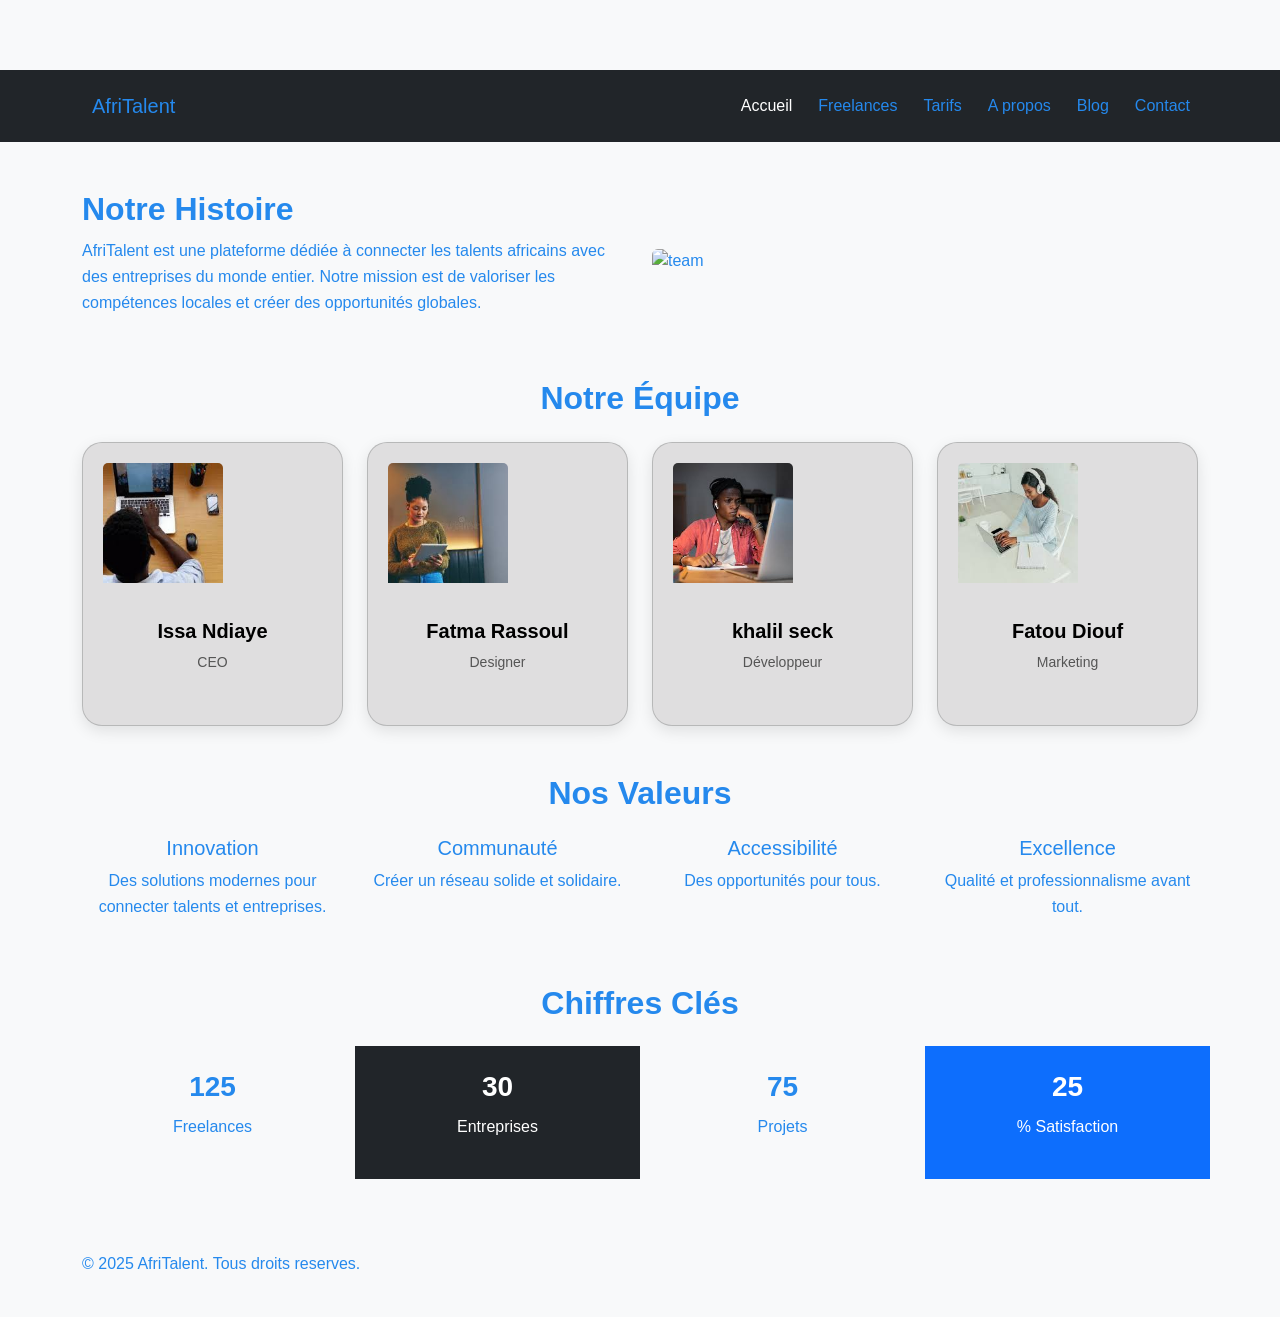
==== about.html @ 04c58060 "css : variables, typographie, layout, général et styles de base" ====
<!DOCTYPE html>
<html lang="fr">
<head>
    <meta charset="UTF-8">
    <meta name="viewport" content="width=device-width, initial-scale=1.0">
    <title>AfriTalent — Accueil</title>
    
    <link
    href="https://cdn.jsdelivr.net/npm/bootstrap@5.3.0/dist/css/bootstrap.min.css"
    rel="stylesheet">

    <link rel="stylesheet" href="css/style.css">
</head>
<body>
<nav class="navbar navbar-expand-lg navbar-dark bg-dark">
<div class="container">
<a class="navbar-brand" href="index.html">AfriTalent</a>
<button class="navbar-toggler" type="button"
data-bs-toggle="collapse"
data-bs-target="#navMenu"
aria-controls="navMenu"
aria-expanded="false"
aria-label="Toggle navigation">
<span class="navbar-toggler-icon"></span>
</button>
<div class="collapse navbar-collapse" id="navMenu">
<ul class="navbar-nav ms-auto">
<li class="nav-item"><a class="nav-link active"
href="index.html">Accueil</a></li>
<li class="nav-item"><a class="nav-link"
href="freelances.html">Freelances</a></li>
<li class="nav-item"><a class="nav-link"
href="tarifs.html">Tarifs</a></li>
<li class="nav-item"><a class="nav-link" href="about.html">A
propos</a></li>
<li class="nav-item"><a class="nav-link"
 href="Blog.html" >Blog</a></li>
<li class="nav-item"><a class="nav-link"
href="contact.html">Contact</a></li>
</ul>
</div>
</div>
</nav>
<main>
<section class="container my-5">
  <div class="row align-items-center">
    <div class="col-md-6">
      <h2>Notre Histoire</h2>
      <p>
        AfriTalent est une plateforme dédiée à connecter les talents africains
        avec des entreprises du monde entier. Notre mission est de valoriser
        les compétences locales et créer des opportunités globales.
      </p>
    </div>
    <div class="col-md-6">
      <img src="https://images.unsplash.com/photo-1521737604893-d14cc237f11d"
           class="img-fluid rounded" alt="team">
    </div>
  </div>
</section>
<section class="container my-5">
  <h2 class="text-center mb-4">Notre Équipe</h2>
  <div class="row">
    <div class="col-md-3">
      <div class="card text-center">
        <img src="images/téléchargement (6).jpg" alt="freelance" class="card-img-top">
        <div class="card-body">
          <h5>Issa Ndiaye</h5>
          <p>CEO</p>
        </div>
      </div>
    </div>
    <div class="col-md-3">
      <div class="card text-center">
        <img src="images/images (9).jpg" alt="freelance" class="card-img-top">
        <div class="card-body">
          <h5>Fatma Rassoul</h5>
          <p>Designer</p>
        </div>
      </div>
    </div>
    <div class="col-md-3">
      <div class="card text-center">
        <img src="images/téléchargement (5).jpg" alt="freelance" class="card-img-top">
        <div class="card-body">
          <h5>khalil seck</h5>
          <p>Développeur</p>
        </div>
      </div>
    </div>
    <div class="col-md-3">
      <div class="card text-center">
        <img src="images/images (10).jpg" alt="Freelance" class="card-img-top">
        <div class="card-body">
          <h5>Fatou Diouf</h5>
          <p>Marketing</p>
        </div>
      </div>
    </div>
  </div>
</section>
<section class="container my-5 text-center">
  <h2 class="mb-4">Nos Valeurs</h2>
  <div class="row">
    <div class="col-md-3">
      <i class="bi bi-lightbulb fs-1"></i>
      <h5>Innovation</h5>
      <p>Des solutions modernes pour connecter talents et entreprises.</p>
    </div>
    <div class="col-md-3">
      <i class="bi bi-people fs-1"></i>
      <h5>Communauté</h5>
      <p>Créer un réseau solide et solidaire.</p>
    </div>
    <div class="col-md-3">
      <i class="bi bi-globe fs-1"></i>
      <h5>Accessibilité</h5>
      <p>Des opportunités pour tous.</p>
    </div>
    <div class="col-md-3">
      <i class="bi bi-star fs-1"></i>
      <h5>Excellence</h5>
      <p>Qualité et professionnalisme avant tout.</p>
    </div>
  </div>
</section>
<section class="container my-5">
  <h2 class="text-center mb-4">Chiffres Clés</h2>
  <div class="row text-center">
    <div class="col-md-3 bg-light p-4">
      <h3 class="counter" data-target="500">0</h3>
      <p>Freelances</p>
    </div>
    <div class="col-md-3 bg-dark text-white p-4">
      <h3 class="counter" data-target="120">0</h3>
      <p>Entreprises</p>
    </div>
    <div class="col-md-3 bg-light p-4">
      <h3 class="counter" data-target="300">0</h3>
      <p>Projets</p>
    </div>
    <div class="col-md-3 bg-primary text-white p-4">
      <h3 class="counter" data-target="98 "></h3>
      <p>% Satisfaction</p>
    </div>
  </div>
</section>
</main>
<footer>
<div class="container py-4">
<p>&copy; 2025 AfriTalent. Tous droits reserves.</p>
</div>
</footer>
<script
src="https://cdn.jsdelivr.net/npm/bootstrap@5.3.0/dist/js/bootstrap.bundle.min.js"
></script>
<script src="js/main.js"></script>
</body>
</html>
---- css/style.css ----
:root {
  --primary: #0d6efd;
  --secondary: #6c757d;
  --dark: #2589ed;
  --light: #f8f9fa;
  --white: #ffffff;
  --spacing: 16px;
}

* {
  margin: 0;
  padding: 0;
  box-sizing: border-box;
}

body {
  font-family: 'Poppins', sans-serif;
  background-color: var(--light);
  color: var(--dark);
}

h1, h2, h3 {
  font-weight: bold;
  margin-bottom: 10px;
}

p {
  line-height: 1.6;
}

.navbar {
  display: flex;
  justify-content: space-between;
  align-items: center;
  padding: var(--spacing);
  background-color: var(--white);
}

.navbar a {
  text-decoration: none;
  color: var(--dark);
  margin-left: 10px;
}

button {
  background-color: var(--primary);
  color: white;
  border: none;
  padding: 10px 15px;
  cursor: pointer;
}


.head {
  .stars {
  color: gold;
  font-size: 20px;
}

.carousel-item {
  padding: 40px;
}

.carousel-item img {
  border: 3px solid #0d6efd;
}
}

.cta {
  background: url('images/cta.jpg') center/cover no-repeat;
  height: 350px;
  position: relative;
}

.cta::before {
  content: "";
  position: absolute;
  inset: 0;
  background: rgba(53, 68, 228, 0.6); /* overlay sombre */
}

.cta .container {
  position: relative;
  z-index: 1;
}

.footer a {
  text-decoration: none;
}

.footer a:hover {
  text-decoration: underline;
}
body {
  padding-top: 80px;
}
.card img {
  width: 120px !important;
  height: 120px;
  object-fit: cover;
  margin-bottom: 10px;
  background-color: aqua;
}
.card {
  border-radius: 15px;
  transition: 0.3s;
  box-shadow: 0 5px 15px rgba(0,0,0,0.1);
}
.card:hover {
  transform: translateY(-10px);
  box-shadow: 0 10px 25px rgba(0,0,0,0.2);
}
.card h5 {
  margin-top: 10px;
  font-weight: bold;
}

.card p {
  font-size: 14px;
  color: #555;
}
.card strong {
  color: #007bff;
}
.stars {
  color: gold;
  font-size: 18px;
}
#filter {
  border-radius: 10px;
  padding: 10px;
}
.freelance-card {
  transition: 0.3s ease;
}

.social-icons i {
  font-size: 20px;
  margin-right: 10px;
  cursor: pointer;
}

.social-icons i:hover {
  color: #0d6efd;
}
.hero {
  height: 100vh;
  padding-bottom: 50px;
  background:
    linear-gradient(rgba(0,0,0,0.6), rgba(0,0,0,0.6)),
    url('https://images.unsplash.com/photo-1521737604893-d14cc237f11d?w=1600') center/cover no-repeat;

  display: flex;
  align-items: center;
  justify-content: center;
  text-align: center;
  color: white;
  padding: 20px;
}
.hero-content {
  max-width: 700px;
}
.hero h1 {
  font-size: 3rem;
  margin-bottom: 20px;
}
.hero p {
  font-size: 1.2rem;
  margin-bottom: 30px;
}
.buttons .btn {
  padding: 12px 25px;
  margin: 5px;
  border-radius: 5px;
  text-decoration: none;
  font-weight: bold;
}

.primary {
  background: #007bff;
  color: white;
}

.secondary {
  border: 2px solid white;
  color: white;
}
@media(max-width:768px){
  .hero h1 {
    font-size: 2rem;
  }
}


.how-it-works {
  margin-top: 50px;
  color: whitesmoke;
   background:
  linear-gradient(rgba(0,0,0,0.7), rgba(0,0,0,0.7)),
  url('https://images.unsplash.com/photo-1600880292203-757bb62b4baf?w=1600') center/cover no-repeat;
  padding: 60px 20px;
  text-align: center;
 
}

.how-it-works h2 {
  padding-bottom: 50px;
  font-size: 2.2rem;
  margin-bottom: 40px;
}

.bento-grid {
  display: flex;
  grid-template-columns: repeat(2, 1fr);
  grid-auto-rows: 50px;
  gap: 10px;
  padding: 40px;
}
.card1 {
  grid-column: span 1;
  grid-row: span 2;
}

.card2 {
  grid-column: span 1;
}

.card3 {
  grid-column: span 1;
}

.card4 {
  grid-column: span 2;
}
.card {
  padding: 20px;
  border-radius: 20px;
  background: rgba(64, 63, 63, 0.139);
  webkit-backdrop-filter : blur(10px);

  color: rgba(235, 236, 237, 0.881);
  transition: 0.3s;
}
.card:hover {
  transform: translateY(-10px) scale(1.03);
  background: rgba(255,255,255,0.25);
}

.categories {
  margin-top: 70px;
  padding: 60px 20px;
  text-align: center;
}

.categories h2 {
  margin-bottom: 40px;
}
.categories-grid {
  display: grid;
  grid-template-columns: repeat(3, 1fr);
  gap: 25px;
}
.category-card {
  background: rgb(78, 78, 82);
  padding: 30px;
  border-radius: 20px;
  transition: 0.3s;
  cursor: pointer;
}
.category-card i {
  font-size: 40px;
  color: #007bff;
  margin-bottom: 15px;
}
.category-card:hover {
  transform: translateY(-10px);
  box-shadow: 0 10px 25px rgba(0,0,0,0.2);
  background: #007bff;
  color: white;
}

.category-card:hover i {
  color: white;
}

    body {
      padding-top: 70px;
    }

    .pricing-card {
      border-radius: 15px;
      transition: 0.3s;
    }

    .pricing-card:hover {
      transform: translateY(-10px);
      box-shadow: 0 10px 25px rgba(0,0,0,0.2);
    }

    .popular {
      border: 3px solid #0d6efd;
      transform: scale(1.05);
    }

   /* TEXTE CARTES TARIFS */
.card {
  color: #333 !important;
}

/* TITRES */
.card h3, 
.card h4, 
.card h5 {
  color: #000 !important;
}

/* TEXTE NORMAL */
.card p {
  color: #555 !important;
}

/* PLAN POPULAIRE */
.card.populaire {
  background: #6c6969;
  border: 2px solid #007bff;
}

/* BADGE POPULAIRE */
.populaire .badge {
  background: linear-gradient(45deg, #007bff, #00c6ff);
  color: rgb(36, 35, 35);
}

button,
select {
  text-decoration: none !important;
}

.btn {
  text-decoration: none !important;
}
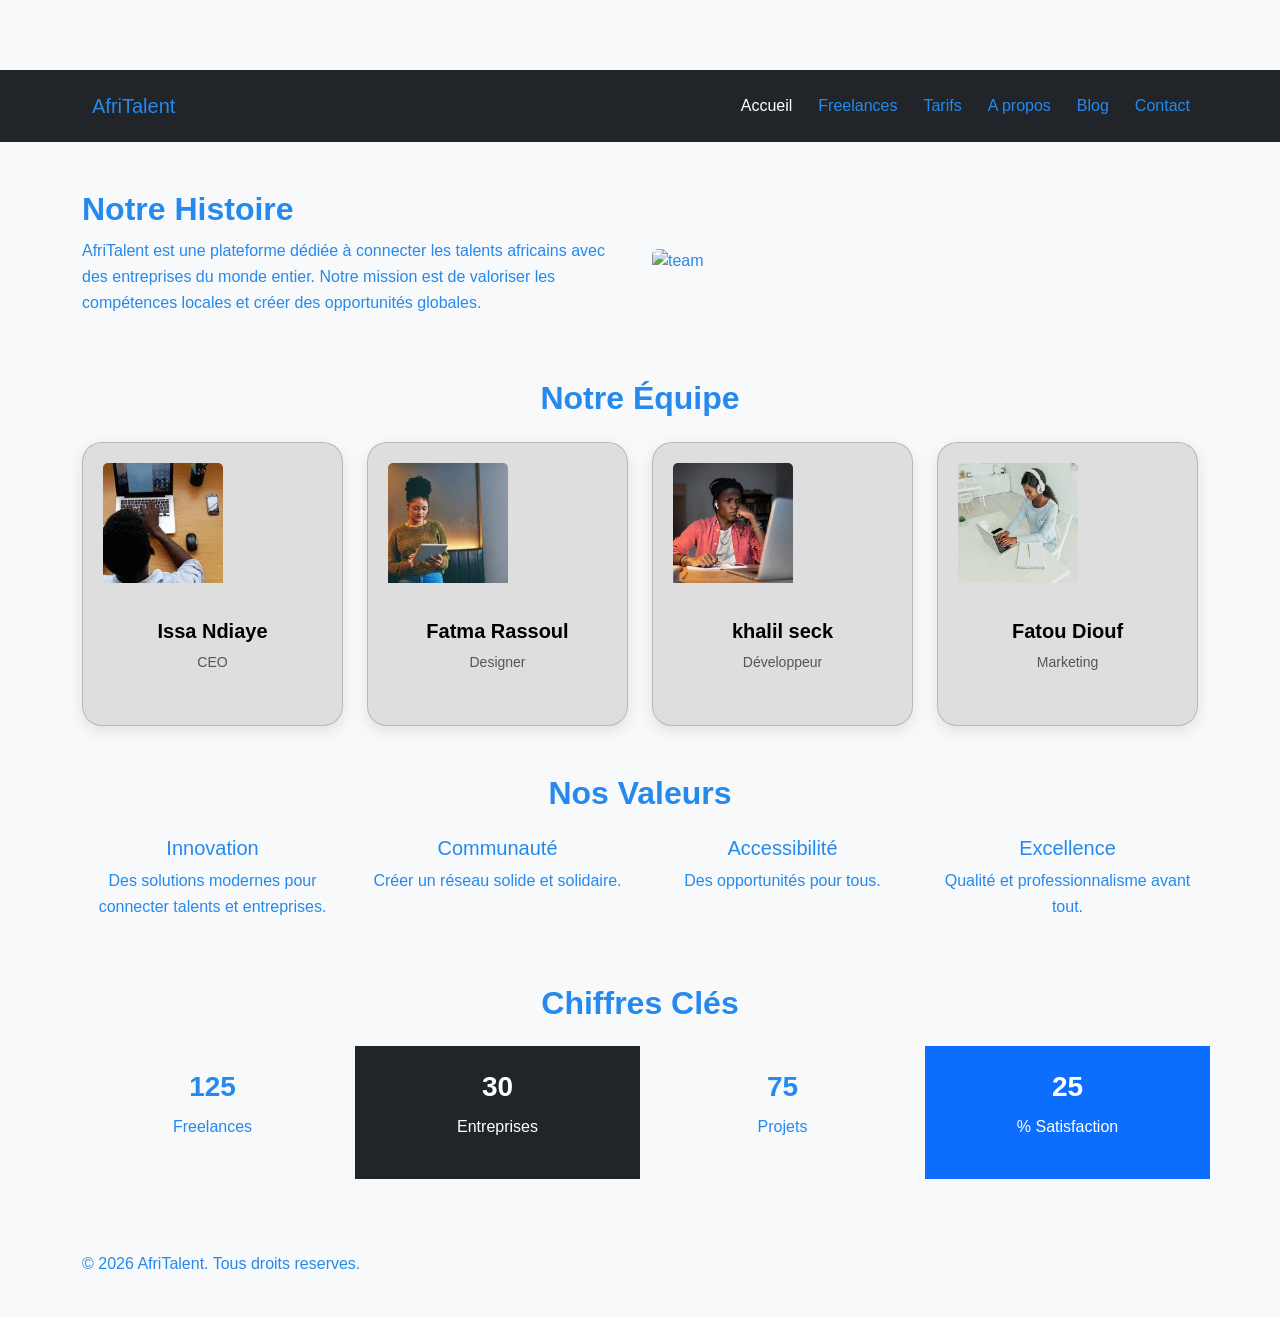
==== commit 55e470d7: "JS : dark mode + localStorage + scroll + navbar dynamique" ====
--- a/about.html
+++ b/about.html
@@ -4,11 +4,9 @@
     <meta charset="UTF-8">
     <meta name="viewport" content="width=device-width, initial-scale=1.0">
     <title>AfriTalent — Accueil</title>
-    
     <link
     href="https://cdn.jsdelivr.net/npm/bootstrap@5.3.0/dist/css/bootstrap.min.css"
     rel="stylesheet">
-
     <link rel="stylesheet" href="css/style.css">
 </head>
 <body>
@@ -148,7 +146,7 @@
 </main>
 <footer>
 <div class="container py-4">
-<p>&copy; 2025 AfriTalent. Tous droits reserves.</p>
+<p>&copy; 2026 AfriTalent. Tous droits reserves.</p>
 </div>
 </footer>
 <script
--- a/css/style.css
+++ b/css/style.css
@@ -144,6 +144,7 @@
   color: #0d6efd;
 }
 .hero {
+  border: 2px solid rgb(67, 25, 221);
   height: 100vh;
   padding-bottom: 50px;
   background:
@@ -338,4 +339,52 @@
 
 .btn {
   text-decoration: none !important;
+}
+
+/*  Mobile (max 576px) */
+@media (max-width: 576px) {
+    .hero {
+        text-align: center;
+        padding: 20px;
+    }
+
+    .card {
+        margin-bottom: 20px;
+    }
+}
+
+/*  Tablette (max 768px) */
+@media (max-width: 768px) {
+    .container {
+        padding: 10px;
+    }
+
+    h1 {
+        font-size: 24px;
+    }
+}
+
+/*  Desktop (min 1200px) */
+@media (min-width: 1200px) {
+    .container {
+        max-width: 1140px;
+        margin: auto;
+    }
+}
+
+.dark-mode {
+  background-color: #121212;
+  color: white;
+}
+
+.dark-mode .card {
+  background-color: #1e1e1e;
+}
+
+/* bouton retour */
+#scrollTopBtn {
+  position: fixed;
+  bottom: 20px;
+  right: 20px;
+  display: none;
 }
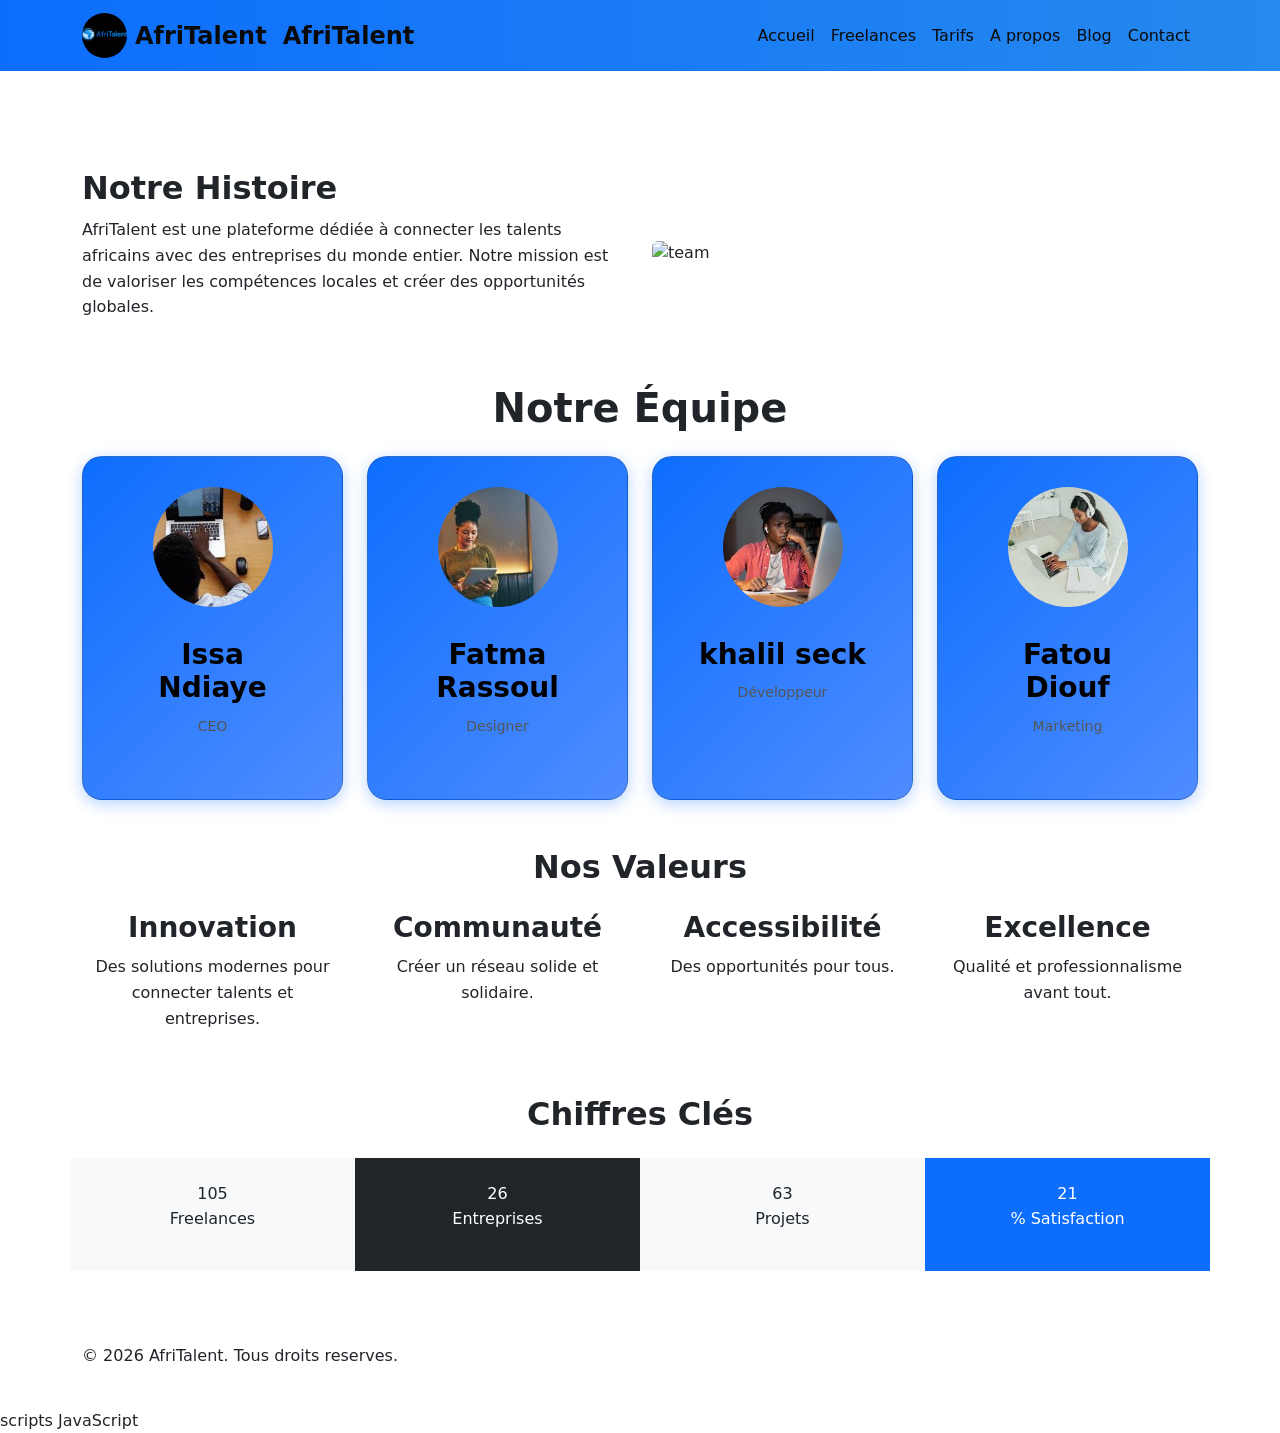
==== commit c425ff2c: "Finqlisqtion : corrections responsive, optimisation du code et commentaires" ====
--- a/about.html
+++ b/about.html
@@ -1,157 +1,160 @@
 <!DOCTYPE html>
 <html lang="fr">
+<!-- metadonnees et liens CSS -->
+
 <head>
-    <meta charset="UTF-8">
-    <meta name="viewport" content="width=device-width, initial-scale=1.0">
-    <title>AfriTalent — Accueil</title>
-    <link
-    href="https://cdn.jsdelivr.net/npm/bootstrap@5.3.0/dist/css/bootstrap.min.css"
-    rel="stylesheet">
-    <link rel="stylesheet" href="css/style.css">
+  <meta charset="UTF-8">
+  <meta name="viewport" content="width=device-width, initial-scale=1.0">
+  <title>AfriTalent — Accueil</title>
+  <link href="https://cdn.jsdelivr.net/npm/bootstrap@5.3.0/dist/css/bootstrap.min.css" rel="stylesheet">
+  <link rel="stylesheet" href="css/style.css">
 </head>
+
 <body>
-<nav class="navbar navbar-expand-lg navbar-dark bg-dark">
-<div class="container">
-<a class="navbar-brand" href="index.html">AfriTalent</a>
-<button class="navbar-toggler" type="button"
-data-bs-toggle="collapse"
-data-bs-target="#navMenu"
-aria-controls="navMenu"
-aria-expanded="false"
-aria-label="Toggle navigation">
-<span class="navbar-toggler-icon"></span>
-</button>
-<div class="collapse navbar-collapse" id="navMenu">
-<ul class="navbar-nav ms-auto">
-<li class="nav-item"><a class="nav-link active"
-href="index.html">Accueil</a></li>
-<li class="nav-item"><a class="nav-link"
-href="freelances.html">Freelances</a></li>
-<li class="nav-item"><a class="nav-link"
-href="tarifs.html">Tarifs</a></li>
-<li class="nav-item"><a class="nav-link" href="about.html">A
-propos</a></li>
-<li class="nav-item"><a class="nav-link"
- href="Blog.html" >Blog</a></li>
-<li class="nav-item"><a class="nav-link"
-href="contact.html">Contact</a></li>
-</ul>
-</div>
-</div>
-</nav>
-<main>
-<section class="container my-5">
-  <div class="row align-items-center">
-    <div class="col-md-6">
-      <h2>Notre Histoire</h2>
-      <p>
-        AfriTalent est une plateforme dédiée à connecter les talents africains
-        avec des entreprises du monde entier. Notre mission est de valoriser
-        les compétences locales et créer des opportunités globales.
-      </p>
+  <!-- barre de navigation -->
+  <nav class="navbar navbar-expand-lg navbar-dark bg-dark">
+    <div class="container">
+      <a class="navbar-brand d-flex align-items-center" href="index.html">
+        <img src="images/WhatsApp Image 2026-06-18 at 19.26.35.jpeg" alt="AfriTalent" width="45" height="45"
+          class="me-2">
+        AfriTalent
+      </a>
+      <a class="navbar-brand" href="index.html">AfriTalent</a>
+      <button class="navbar-toggler" type="button" data-bs-toggle="collapse" data-bs-target="#navMenu"
+        aria-controls="navMenu" aria-expanded="false" aria-label="Toggle navigation">
+        <span class="navbar-toggler-icon"></span>
+      </button>
+      <div class="collapse navbar-collapse" id="navMenu">
+        <ul class="navbar-nav ms-auto">
+          <li class="nav-item"><a class="nav-link active" href="index.html">Accueil</a></li>
+          <li class="nav-item"><a class="nav-link" href="freelances.html">Freelances</a></li>
+          <li class="nav-item"><a class="nav-link" href="tarifs.html">Tarifs</a></li>
+          <li class="nav-item"><a class="nav-link" href="about.html">A
+              propos</a></li>
+          <li class="nav-item"><a class="nav-link" href="Blog.html">Blog</a></li>
+          <li class="nav-item"><a class="nav-link" href="contact.html">Contact</a></li>
+        </ul>
+      </div>
     </div>
-    <div class="col-md-6">
-      <img src="https://images.unsplash.com/photo-1521737604893-d14cc237f11d"
-           class="img-fluid rounded" alt="team">
-    </div>
-  </div>
-</section>
-<section class="container my-5">
-  <h2 class="text-center mb-4">Notre Équipe</h2>
-  <div class="row">
-    <div class="col-md-3">
-      <div class="card text-center">
-        <img src="images/téléchargement (6).jpg" alt="freelance" class="card-img-top">
-        <div class="card-body">
-          <h5>Issa Ndiaye</h5>
-          <p>CEO</p>
+  </nav>
+  <!-- contenu principal -->
+  <main>
+    <!-- section: notre histoire -->
+    <section class="container my-5">
+      <div class="row align-items-center">
+        <div class="col-md-6">
+          <h2>Notre Histoire</h2>
+          <p>
+            AfriTalent est une plateforme dédiée à connecter les talents africains
+            avec des entreprises du monde entier. Notre mission est de valoriser
+            les compétences locales et créer des opportunités globales.
+          </p>
+        </div>
+        <div class="col-md-6">
+          <img src="https://images.unsplash.com/photo-1521737604893-d14cc237f11d" class="img-fluid rounded" alt="team">
         </div>
       </div>
-    </div>
-    <div class="col-md-3">
-      <div class="card text-center">
-        <img src="images/images (9).jpg" alt="freelance" class="card-img-top">
-        <div class="card-body">
-          <h5>Fatma Rassoul</h5>
-          <p>Designer</p>
+    </section>
+    <!-- section: notre equipe -->
+    <section class="container my-5">
+      <h1 class="text-center mb-4">Notre Équipe</h1>
+      <div class="row">
+        <div class="col-md-3">
+          <div class="card text-center">
+            <img src="images/téléchargement-6.jpg" alt="freelance" class="card-img-top">
+            <div class="card-body">
+              <h3>Issa Ndiaye</h3>
+              <p>CEO</p>
+            </div>
+          </div>
+        </div>
+        <div class="col-md-3">
+          <div class="card text-center">
+            <img src="images/images-9.jpg" alt="freelance" class="card-img-top">
+            <div class="card-body">
+              <h3>Fatma Rassoul</h3>
+              <p>Designer</p>
+            </div>
+          </div>
+        </div>
+        <div class="col-md-3">
+          <div class="card text-center">
+            <img src="images/téléchargement-5.jpg" alt="freelance" class="card-img-top">
+            <div class="card-body">
+              <h3>khalil seck</h3>
+              <p>Développeur</p>
+            </div>
+          </div>
+        </div>
+        <div class="col-md-3">
+          <div class="card text-center">
+            <img src="images/images-10.jpg" alt="Freelance" class="card-img-top">
+            <div class="card-body">
+              <h3>Fatou Diouf</h3>
+              <p>Marketing</p>
+            </div>
+          </div>
         </div>
       </div>
-    </div>
-    <div class="col-md-3">
-      <div class="card text-center">
-        <img src="images/téléchargement (5).jpg" alt="freelance" class="card-img-top">
-        <div class="card-body">
-          <h5>khalil seck</h5>
-          <p>Développeur</p>
+    </section>
+    <!-- section: nos valeurs -->
+    <section class="container my-5 text-center">
+      <h2 class="mb-4">Nos Valeurs</h2>
+      <div class="row">
+        <div class="col-md-3">
+          <i class="bi bi-lightbulb fs-1"></i>
+          <h3>Innovation</h3>
+          <p>Des solutions modernes pour connecter talents et entreprises.</p>
+        </div>
+        <div class="col-md-3">
+          <i class="bi bi-people fs-1"></i>
+          <h3>Communauté</h3>
+          <p>Créer un réseau solide et solidaire.</p>
+        </div>
+        <div class="col-md-3">
+          <i class="bi bi-globe fs-1"></i>
+          <h3>Accessibilité</h3>
+          <p>Des opportunités pour tous.</p>
+        </div>
+        <div class="col-md-3">
+          <i class="bi bi-star fs-1"></i>
+          <h3>Excellence</h3>
+          <p>Qualité et professionnalisme avant tout.</p>
         </div>
       </div>
-    </div>
-    <div class="col-md-3">
-      <div class="card text-center">
-        <img src="images/images (10).jpg" alt="Freelance" class="card-img-top">
-        <div class="card-body">
-          <h5>Fatou Diouf</h5>
-          <p>Marketing</p>
+    </section>
+    <!-- section: chiffres cles -->
+    <section class="container my-5">
+      <h2 class="text-center mb-4">Chiffres Clés</h2>
+      <div class="row text-center">
+        <div class="col-md-3 bg-light p-4">
+          <span class="counter" data-target="500">0</span>
+          <p>Freelances</p>
+        </div>
+        <div class="col-md-3 bg-dark text-white p-4">
+          <span class="counter" data-target="120">0</span>
+          <p>Entreprises</p>
+        </div>
+        <div class="col-md-3 bg-light p-4">
+          <span class="counter" data-target="300">0</span>
+          <p>Projets</p>
+        </div>
+        <div class="col-md-3 bg-primary text-white p-4">
+          <span class="counter" data-target="98 "></span>
+          <p>% Satisfaction</p>
         </div>
       </div>
+    </section>
+  </main>
+  <!-- pied de page -->
+  <footer>
+    <div class="container py-4">
+      <p>&copy; 2026 AfriTalent. Tous droits reserves.</p>
     </div>
-  </div>
-</section>
-<section class="container my-5 text-center">
-  <h2 class="mb-4">Nos Valeurs</h2>
-  <div class="row">
-    <div class="col-md-3">
-      <i class="bi bi-lightbulb fs-1"></i>
-      <h5>Innovation</h5>
-      <p>Des solutions modernes pour connecter talents et entreprises.</p>
-    </div>
-    <div class="col-md-3">
-      <i class="bi bi-people fs-1"></i>
-      <h5>Communauté</h5>
-      <p>Créer un réseau solide et solidaire.</p>
-    </div>
-    <div class="col-md-3">
-      <i class="bi bi-globe fs-1"></i>
-      <h5>Accessibilité</h5>
-      <p>Des opportunités pour tous.</p>
-    </div>
-    <div class="col-md-3">
-      <i class="bi bi-star fs-1"></i>
-      <h5>Excellence</h5>
-      <p>Qualité et professionnalisme avant tout.</p>
-    </div>
-  </div>
-</section>
-<section class="container my-5">
-  <h2 class="text-center mb-4">Chiffres Clés</h2>
-  <div class="row text-center">
-    <div class="col-md-3 bg-light p-4">
-      <h3 class="counter" data-target="500">0</h3>
-      <p>Freelances</p>
-    </div>
-    <div class="col-md-3 bg-dark text-white p-4">
-      <h3 class="counter" data-target="120">0</h3>
-      <p>Entreprises</p>
-    </div>
-    <div class="col-md-3 bg-light p-4">
-      <h3 class="counter" data-target="300">0</h3>
-      <p>Projets</p>
-    </div>
-    <div class="col-md-3 bg-primary text-white p-4">
-      <h3 class="counter" data-target="98 "></h3>
-      <p>% Satisfaction</p>
-    </div>
-  </div>
-</section>
-</main>
-<footer>
-<div class="container py-4">
-<p>&copy; 2026 AfriTalent. Tous droits reserves.</p>
-</div>
-</footer>
-<script
-src="https://cdn.jsdelivr.net/npm/bootstrap@5.3.0/dist/js/bootstrap.bundle.min.js"
-></script>
-<script src="js/main.js"></script>
+  </footer>
+  scripts JavaScript
+  <script src="https://cdn.jsdelivr.net/npm/bootstrap@5.3.0/dist/js/bootstrap.bundle.min.js"></script>
+  <script src="js/main.js"></script>
 </body>
+
 </html>
--- a/css/style.css
+++ b/css/style.css
@@ -1,3 +1,4 @@
+/* variables globales */
 :root {
   --primary: #0d6efd;
   --secondary: #6c757d;
@@ -7,19 +8,44 @@
   --spacing: 16px;
 }
 
-* {
+/* reset general */
+html,
+body {
   margin: 0;
   padding: 0;
+}
+
+.navbar {
+  background: linear-gradient(90deg, #0d6efd, #2589ed) !important;
+  background-color: white !important;
+  padding: 0.5rem 1rem !important;
+}
+
+.navbar-brand img {
+  border-radius: 50%;
+  object-fit: cover;
+}
+
+.navbar-brand {
+  font-weight: bold;
+  font-size: 1.5rem;
+}
+
+* {
+
   box-sizing: border-box;
 }
 
 body {
-  font-family: 'Poppins', sans-serif;
-  background-color: var(--light);
-  color: var(--dark);
-}
-
-h1, h2, h3 {
+  margin: 0;
+  padding: 0;
+
+}
+
+/* typographie */
+h1,
+h2,
+h3 {
   font-weight: bold;
   margin-bottom: 10px;
 }
@@ -28,20 +54,8 @@
   line-height: 1.6;
 }
 
-.navbar {
-  display: flex;
-  justify-content: space-between;
-  align-items: center;
-  padding: var(--spacing);
-  background-color: var(--white);
-}
-
-.navbar a {
-  text-decoration: none;
-  color: var(--dark);
-  margin-left: 10px;
-}
-
+
+/* boutons */
 button {
   background-color: var(--primary);
   color: white;
@@ -50,9 +64,7 @@
   cursor: pointer;
 }
 
-
-.head {
-  .stars {
+.stars {
   color: gold;
   font-size: 20px;
 }
@@ -64,7 +76,7 @@
 .carousel-item img {
   border: 3px solid #0d6efd;
 }
-}
+
 
 .cta {
   background: url('images/cta.jpg') center/cover no-repeat;
@@ -76,64 +88,90 @@
   content: "";
   position: absolute;
   inset: 0;
-  background: rgba(53, 68, 228, 0.6); /* overlay sombre */
-}
-
+  background: rgba(53, 68, 228, 0.6);
+  /* overlay sombre */
+}
+
+/* contenu CTA au dessus de loverlay */
 .cta .container {
   position: relative;
   z-index: 1;
 }
 
+/* liens du footer */
 .footer a {
   text-decoration: none;
+
 }
 
 .footer a:hover {
   text-decoration: underline;
 }
+
+/* reset du body */
 body {
-  padding-top: 80px;
-}
+  margin: 0;
+  padding: 0;
+}
+
+/* images des cartes  */
 .card img {
   width: 120px !important;
   height: 120px;
   object-fit: cover;
-  margin-bottom: 10px;
+  display: block;
+  margin: 0 auto 15px;
   background-color: aqua;
 }
+
+/* styles general des cartes */
 .card {
   border-radius: 15px;
   transition: 0.3s;
-  box-shadow: 0 5px 15px rgba(0,0,0,0.1);
-}
+  box-shadow: 0 5px 15px rgba(0, 0, 0, 0.1);
+}
+
+/* annimation au survol */
 .card:hover {
   transform: translateY(-10px);
-  box-shadow: 0 10px 25px rgba(0,0,0,0.2);
-}
+  box-shadow: 0 10px 25px rgba(0, 0, 0, 0.2);
+}
+
+/* titre des cartes */
 .card h5 {
   margin-top: 10px;
   font-weight: bold;
 }
 
+/* texte des cartes */
 .card p {
   font-size: 14px;
   color: #555;
 }
+
+/* texte important dans les cartes */
 .card strong {
   color: #007bff;
 }
+
+/* etoile de notation */
 .stars {
   color: gold;
   font-size: 18px;
 }
+
+/* champ de filtre */
 #filter {
   border-radius: 10px;
   padding: 10px;
 }
+
+/* carte  freelance */
 .freelance-card {
   transition: 0.3s ease;
 }
 
+/* icons reseaux sociaux */
 .social-icons i {
   font-size: 20px;
   margin-right: 10px;
@@ -143,12 +181,15 @@
 .social-icons i:hover {
   color: #0d6efd;
 }
+
+/* section hero (banniere principale) */
 .hero {
-  border: 2px solid rgb(67, 25, 221);
+  margin-top: 0 !important;
+  border: none;
   height: 100vh;
   padding-bottom: 50px;
   background:
-    linear-gradient(rgba(0,0,0,0.6), rgba(0,0,0,0.6)),
+    linear-gradient(rgba(0, 0, 0, 0.6), rgba(0, 0, 0, 0.6)),
     url('https://images.unsplash.com/photo-1521737604893-d14cc237f11d?w=1600') center/cover no-repeat;
 
   display: flex;
@@ -158,17 +199,25 @@
   color: white;
   padding: 20px;
 }
+
+/* conteneur du contenu hero */
 .hero-content {
   max-width: 700px;
 }
+
+/* titre principal */
 .hero h1 {
   font-size: 3rem;
   margin-bottom: 20px;
 }
+
+/* texte descriptif */
 .hero p {
   font-size: 1.2rem;
   margin-bottom: 30px;
 }
+
+/* bouton hero */
 .buttons .btn {
   padding: 12px 25px;
   margin: 5px;
@@ -177,76 +226,75 @@
   font-weight: bold;
 }
 
+/* bouton principal */
 .primary {
   background: #007bff;
   color: white;
 }
 
+/* bouton secondaire */
 .secondary {
   border: 2px solid white;
   color: white;
 }
-@media(max-width:768px){
+
+/* responsive hero */
+@media(max-width:768px) {
   .hero h1 {
     font-size: 2rem;
   }
 }
 
-
+/* section comment ca marche */
 .how-it-works {
   margin-top: 50px;
   color: whitesmoke;
-   background:
-  linear-gradient(rgba(0,0,0,0.7), rgba(0,0,0,0.7)),
-  url('https://images.unsplash.com/photo-1600880292203-757bb62b4baf?w=1600') center/cover no-repeat;
+  background:
+    linear-gradient(rgba(0, 0, 0, 0.7), rgba(0, 0, 0, 0.7)),
+    url('https://images.unsplash.com/photo-1600880292203-757bb62b4baf?w=1600') center/cover no-repeat;
   padding: 60px 20px;
   text-align: center;
- 
-}
-
+
+}
+
+/* titre de la section */
 .how-it-works h2 {
   padding-bottom: 50px;
   font-size: 2.2rem;
   margin-bottom: 40px;
 }
 
+/* bento grid */
 .bento-grid {
-  display: flex;
+  max-width: 1200px;
+  margin: 0 auto;
+  display: grid;
   grid-template-columns: repeat(2, 1fr);
-  grid-auto-rows: 50px;
-  gap: 10px;
+  gap: 20px;
   padding: 40px;
 }
-.card1 {
-  grid-column: span 1;
-  grid-row: span 2;
-}
-
-.card2 {
-  grid-column: span 1;
-}
-
-.card3 {
-  grid-column: span 1;
-}
-
-.card4 {
-  grid-column: span 2;
-}
+
+/* carte de la grille bento */
 .card {
-  padding: 20px;
+  height: 100%;
+  padding: 30px;
   border-radius: 20px;
-  background: rgba(64, 63, 63, 0.139);
-  webkit-backdrop-filter : blur(10px);
-
-  color: rgba(235, 236, 237, 0.881);
+  background: linear-gradient(135deg, #0d6efd, #4f8cff);
+  box-shadow: 0 4px 15px rgba(13, 110, 253, 0.3);
+  -webkit-backdrop-filter: blur(10px);
+  backdrop-filter: blur(10px);
+  color: white;
   transition: 0.3s;
 }
+
+/* annimation au survol */
 .card:hover {
-  transform: translateY(-10px) scale(1.03);
-  background: rgba(255,255,255,0.25);
-}
-
+  transform: translateY(-5px);
+  box-shadow: 0 10px 25px rgba(0, 0, 0, 0.15);
+  background: #0d6efd;
+}
+
+/* section categories */
 .categories {
   margin-top: 70px;
   padding: 60px 20px;
@@ -256,11 +304,15 @@
 .categories h2 {
   margin-bottom: 40px;
 }
+
+/* grille des categories */
 .categories-grid {
   display: grid;
   grid-template-columns: repeat(3, 1fr);
   gap: 25px;
 }
+
+/* carte des categories */
 .category-card {
   background: rgb(78, 78, 82);
   padding: 30px;
@@ -268,14 +320,17 @@
   transition: 0.3s;
   cursor: pointer;
 }
+
 .category-card i {
-  font-size: 40px;
+  font-size: 1.8rem;
   color: #007bff;
-  margin-bottom: 15px;
-}
+  margin-bottom: 10px;
+}
+
+/* effet au survol */
 .category-card:hover {
   transform: translateY(-10px);
-  box-shadow: 0 10px 25px rgba(0,0,0,0.2);
+  box-shadow: 0 10px 25px rgba(0, 0, 0, 0.2);
   background: #007bff;
   color: white;
 }
@@ -284,33 +339,33 @@
   color: white;
 }
 
-    body {
-      padding-top: 70px;
-    }
-
-    .pricing-card {
-      border-radius: 15px;
-      transition: 0.3s;
-    }
-
-    .pricing-card:hover {
-      transform: translateY(-10px);
-      box-shadow: 0 10px 25px rgba(0,0,0,0.2);
-    }
-
-    .popular {
-      border: 3px solid #0d6efd;
-      transform: scale(1.05);
-    }
-
-   /* TEXTE CARTES TARIFS */
+
+/* section tarifs */
+.pricing-card {
+  border-radius: 15px;
+  transition: 0.3s;
+}
+
+/* effet au survol */
+.pricing-card:hover {
+  transform: translateY(-10px);
+  box-shadow: 0 10px 25px rgba(0, 0, 0, 0.2);
+}
+
+/* offre mise en avant */
+.popular {
+  border: 3px solid #0d6efd;
+  transform: scale(1.05);
+}
+
+/* TEXTE CARTES TARIFS */
 .card {
   color: #333 !important;
 }
 
 /* TITRES */
-.card h3, 
-.card h4, 
+.card h3,
+.card h4,
 .card h5 {
   color: #000 !important;
 }
@@ -343,42 +398,46 @@
 
 /*  Mobile (max 576px) */
 @media (max-width: 576px) {
-    .hero {
-        text-align: center;
-        padding: 20px;
-    }
-
-    .card {
-        margin-bottom: 20px;
-    }
+  .hero {
+    text-align: center;
+    padding: 20px;
+  }
+
+  .card {
+    margin-bottom: 20px;
+  }
 }
 
 /*  Tablette (max 768px) */
 @media (max-width: 768px) {
-    .container {
-        padding: 10px;
-    }
-
-    h1 {
-        font-size: 24px;
-    }
+  .container {
+    padding: 10px;
+  }
+
+  h1 {
+    font-size: 24px;
+  }
 }
 
 /*  Desktop (min 1200px) */
 @media (min-width: 1200px) {
-    .container {
-        max-width: 1140px;
-        margin: auto;
-    }
+  .container {
+    max-width: 1140px;
+    margin: auto;
+  }
 }
 
 .dark-mode {
   background-color: #121212;
-  color: white;
+  color: rgb(50, 95, 243);
 }
 
 .dark-mode .card {
-  background-color: #1e1e1e;
+  background-color: #151212;
+}
+
+main {
+  padding-top: 50px;
 }
 
 /* bouton retour */
@@ -387,4 +446,30 @@
   bottom: 20px;
   right: 20px;
   display: none;
+}
+
+/* Navbar */
+.navbar-brand,
+.navbar-brand span,
+.navbar .nav-link {
+  color: rgb(10, 10, 10) !important;
+}
+
+/* Au survol */
+.navbar .nav-link:hover {
+  color: #0c0c0d !important;
+}
+
+/* Icône du mode sombre */
+#themeToggle {
+  color: rgba(1, 1, 15, 0.984) !important;
+}
+
+.card-img-top {
+  width: 120px;
+  height: 120px;
+  object-fit: cover;
+  border-radius: 50%;
+  margin: 20px auto;
+  display: block;
 }
